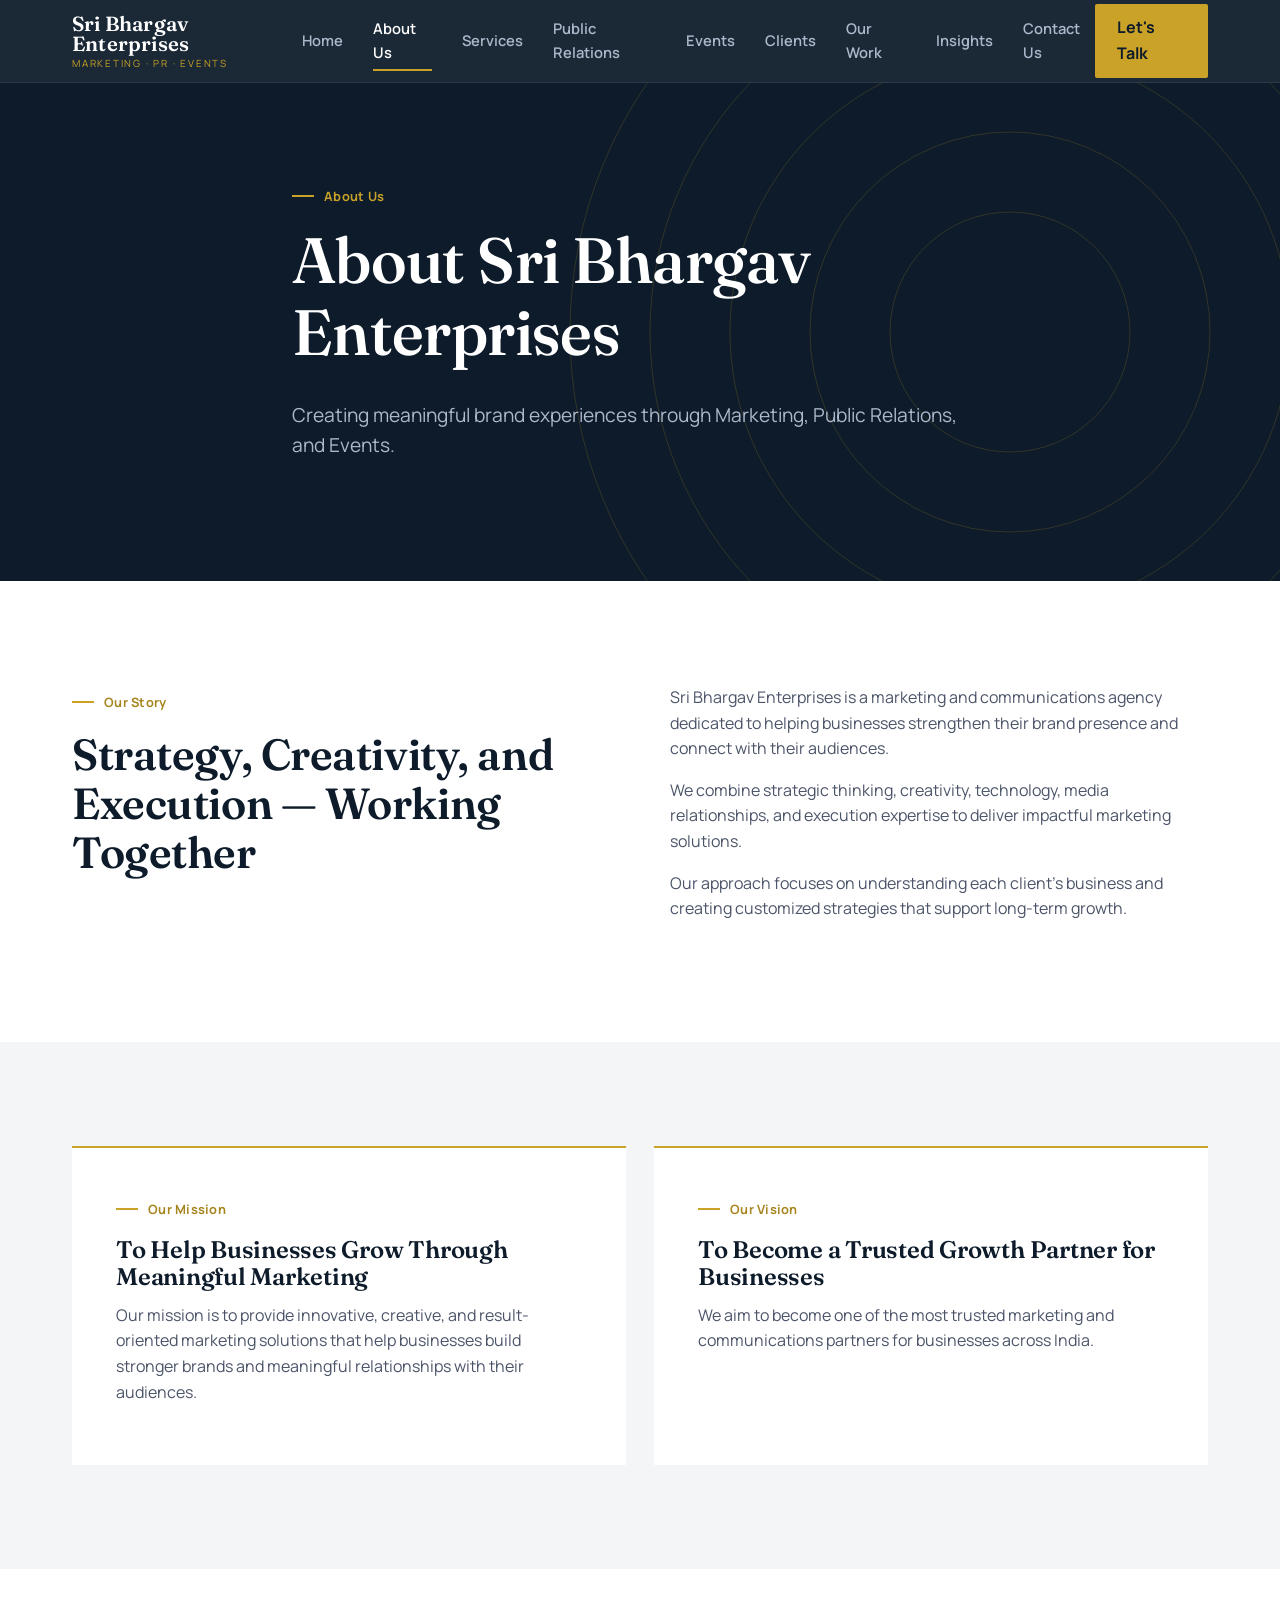
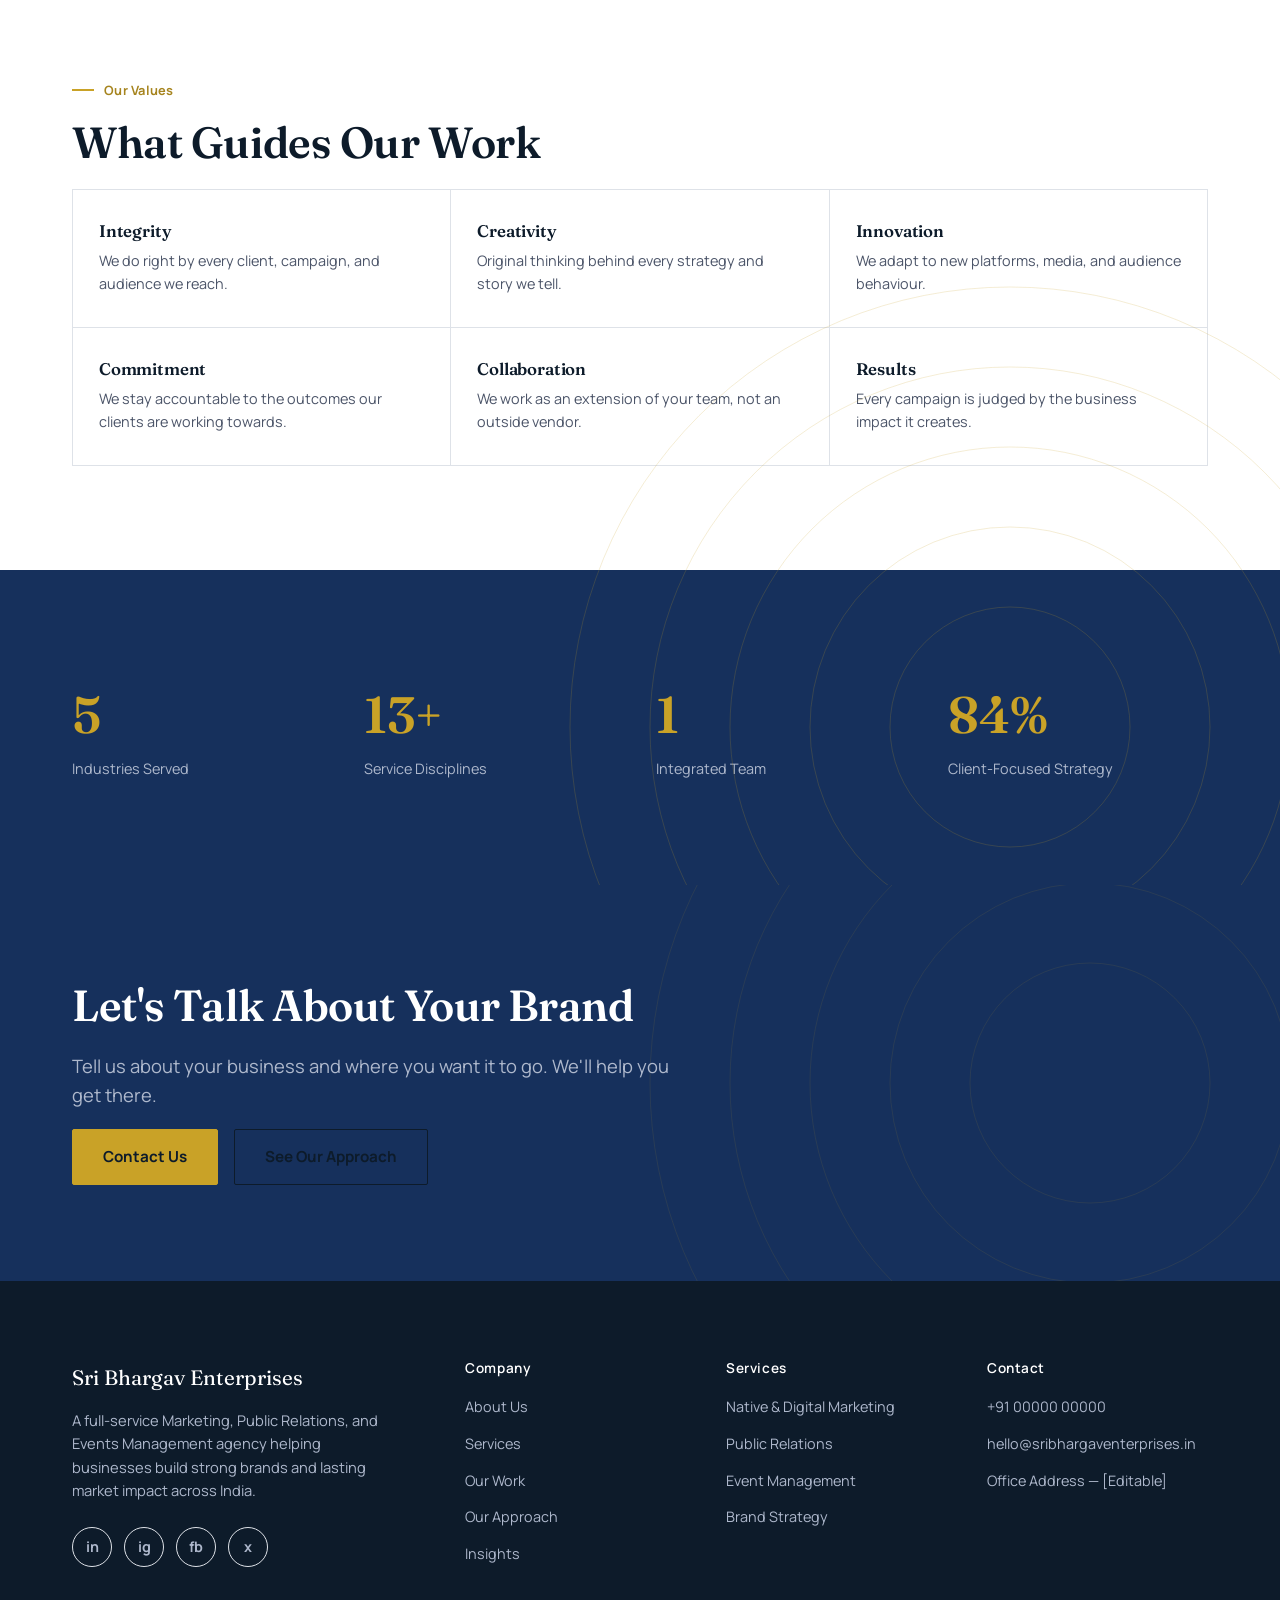
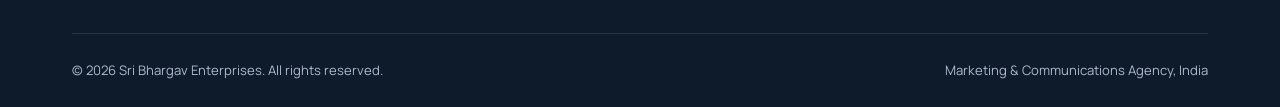
==== about.html @ 25d1fbe2 "Add files via upload" ====
<!DOCTYPE html>
<html lang="en">
<head>
<meta charset="UTF-8">
<meta name="viewport" content="width=device-width, initial-scale=1.0">
<title>About Us | Sri Bhargav Enterprises — Marketing, PR &amp; Events Agency</title>
<meta name="description" content="Learn about Sri Bhargav Enterprises — our mission, vision, and values as a full-service marketing, PR, and events management agency in India.">
<link rel="preconnect" href="https://fonts.googleapis.com">
<link rel="preconnect" href="https://fonts.gstatic.com" crossorigin>
<link href="https://fonts.googleapis.com/css2?family=Fraunces:opsz,wght@9..144,400;9..144,500;9..144,600;9..144,700&family=Manrope:wght@400;500;600;700;800&display=swap" rel="stylesheet">
<link rel="stylesheet" href="styles.css">
</head>
<body class="">
  <a class="skip-link" href="#main">Skip to content</a>
  <header class="site-header">
    <div class="container nav">
      <a href="index.html" class="logo">
        <span class="word1">Sri Bhargav Enterprises</span>
        <span class="word2">MARKETING · PR · EVENTS</span>
      </a>
      <nav class="nav-links" aria-label="Primary">
        <a href="index.html">Home</a>
        <a href="about.html" class="active">About Us</a>
        <a href="services.html">Services</a>
        <a href="public-relations.html">Public Relations</a>
        <a href="events.html">Events</a>
        <a href="clients.html">Clients</a>
        <a href="portfolio.html">Our Work</a>
        <a href="insights.html">Insights</a>
        <a href="contact.html">Contact Us</a>
      </nav>
      <div style="display:flex; align-items:center; gap:14px;">
        <a href="contact.html" class="nav-cta">Let's Talk</a>
        <button class="nav-toggle" aria-label="Toggle menu"><span></span><span></span><span></span></button>
      </div>
    </div>
  </header>

  <main id="main">

    <section class="hero hero-page">
      <svg class="hero-arcs" viewBox="0 0 900 900" aria-hidden="true">
  <circle cx="450" cy="450" r="120"/><circle cx="450" cy="450" r="200"/>
  <circle cx="450" cy="450" r="280"/><circle cx="450" cy="450" r="360"/>
  <circle cx="450" cy="450" r="440"/>
</svg>
      <div class="container hero-inner">
        <span class="label">About Us</span>
        <h1>About Sri Bhargav Enterprises</h1>
        <p class="lede">Creating meaningful brand experiences through Marketing, Public Relations, and Events.</p>
      </div>
    </section>

    <section class="pad">
      <div class="container two-col">
        <div class="reveal">
          <span class="label">Our Story</span>
          <h2>Strategy, Creativity, and Execution — Working Together</h2>
        </div>
        <div class="reveal">
          <p>Sri Bhargav Enterprises is a marketing and communications agency dedicated to helping businesses strengthen their brand presence and connect with their audiences.</p>
          <p>We combine strategic thinking, creativity, technology, media relationships, and execution expertise to deliver impactful marketing solutions.</p>
          <p>Our approach focuses on understanding each client's business and creating customized strategies that support long-term growth.</p>
        </div>
      </div>
    </section>

    <section class="pad bg-mist">
      <div class="container grid grid-2">
        <div class="reveal" style="background:var(--paper); padding:44px; border-top:2px solid var(--gold);">
          <span class="label">Our Mission</span>
          <h3 style="font-size:1.5rem;">To Help Businesses Grow Through Meaningful Marketing</h3>
          <p>Our mission is to provide innovative, creative, and result-oriented marketing solutions that help businesses build stronger brands and meaningful relationships with their audiences.</p>
        </div>
        <div class="reveal" style="background:var(--paper); padding:44px; border-top:2px solid var(--gold);">
          <span class="label">Our Vision</span>
          <h3 style="font-size:1.5rem;">To Become a Trusted Growth Partner for Businesses</h3>
          <p>We aim to become one of the most trusted marketing and communications partners for businesses across India.</p>
        </div>
      </div>
    </section>

    <section class="pad">
      <div class="container">
        <div class="reveal" style="max-width:640px; margin-bottom:8px;">
          <span class="label">Our Values</span>
          <h2>What Guides Our Work</h2>
        </div>
        <div class="values-grid reveal">
          <div class="value-tile"><h3>Integrity</h3><p>We do right by every client, campaign, and audience we reach.</p></div>
<div class="value-tile"><h3>Creativity</h3><p>Original thinking behind every strategy and story we tell.</p></div>
<div class="value-tile"><h3>Innovation</h3><p>We adapt to new platforms, media, and audience behaviour.</p></div>
<div class="value-tile"><h3>Commitment</h3><p>We stay accountable to the outcomes our clients are working towards.</p></div>
<div class="value-tile"><h3>Collaboration</h3><p>We work as an extension of your team, not an outside vendor.</p></div>
<div class="value-tile"><h3>Results</h3><p>Every campaign is judged by the business impact it creates.</p></div>
        </div>
      </div>
    </section>

    <section class="pad bg-royal">
      <svg class="hero-arcs" viewBox="0 0 900 900" aria-hidden="true">
  <circle cx="450" cy="450" r="120"/><circle cx="450" cy="450" r="200"/>
  <circle cx="450" cy="450" r="280"/><circle cx="450" cy="450" r="360"/>
  <circle cx="450" cy="450" r="440"/>
</svg>
      <div class="container">
        <div class="stats reveal">
          <div class="stat"><span class="num" data-count="6">0</span><span class="cap">Industries Served</span></div>
          <div class="stat"><span class="num" data-count="15" data-suffix="+">0</span><span class="cap">Service Disciplines</span></div>
          <div class="stat"><span class="num" data-count="1">0</span><span class="cap">Integrated Team</span></div>
          <div class="stat"><span class="num" data-count="100" data-suffix="%">0</span><span class="cap">Client-Focused Strategy</span></div>
        </div>
      </div>
    </section>

    <section class="cta-band">
      <svg class="hero-arcs" viewBox="0 0 900 900" aria-hidden="true">
  <circle cx="450" cy="450" r="120"/><circle cx="450" cy="450" r="200"/>
  <circle cx="450" cy="450" r="280"/><circle cx="450" cy="450" r="360"/>
  <circle cx="450" cy="450" r="440"/>
</svg>
      <div class="container cta-inner">
        <h2>Let's Talk About Your Brand</h2>
        <p class="lede" style="color:var(--on-dark-soft);">Tell us about your business and where you want it to go. We'll help you get there.</p>
        <div class="btn-row">
          <a href="contact.html" class="btn btn-primary">Contact Us</a>
          <a href="approach.html" class="btn btn-outline">See Our Approach</a>
        </div>
      </div>
    </section>

  </main>
  <footer class="site-footer">
    <div class="container">
      <div class="footer-grid">
        <div>
          <span class="word1" style="font-family:'Fraunces',serif; font-size:1.3rem; color:#fff;">Sri Bhargav Enterprises</span>
          <p style="margin-top:14px; max-width:34ch; color:var(--on-dark-soft); font-size:.92rem;">A full-service Marketing, Public Relations, and Events Management agency helping businesses build strong brands and lasting market impact across India.</p>
          <div class="social-row">
            <a href="#" aria-label="LinkedIn">in</a>
            <a href="#" aria-label="Instagram">ig</a>
            <a href="#" aria-label="Facebook">fb</a>
            <a href="#" aria-label="Twitter / X">x</a>
          </div>
        </div>
        <div>
          <h4>Company</h4>
          <ul>
            <li><a href="about.html">About Us</a></li>
            <li><a href="services.html">Services</a></li>
            <li><a href="portfolio.html">Our Work</a></li>
            <li><a href="approach.html">Our Approach</a></li>
            <li><a href="insights.html">Insights</a></li>
          </ul>
        </div>
        <div>
          <h4>Services</h4>
          <ul>
            <li><a href="services.html">Native &amp; Digital Marketing</a></li>
            <li><a href="public-relations.html">Public Relations</a></li>
            <li><a href="events.html">Event Management</a></li>
            <li><a href="services.html">Brand Strategy</a></li>
          </ul>
        </div>
        <div>
          <h4>Contact</h4>
          <ul>
            <li><a href="tel:+910000000000">+91 00000 00000</a></li>
            <li><a href="mailto:hello@sribhargaventerprises.in">hello@sribhargaventerprises.in</a></li>
            <li><a href="contact.html">Office Address — [Editable]</a></li>
          </ul>
        </div>
      </div>
      <div class="footer-bottom">
        <span>&copy; 2026 Sri Bhargav Enterprises. All rights reserved.</span>
        <span>Marketing &amp; Communications Agency, India</span>
      </div>
    </div>
  </footer>
  <script src="main.js"></script>

</body>
</html>
---- styles.css ----
/* ==========================================================================
   Sri Bhargav Enterprises — Design System
   Motif: the broadcast arc (radiating rings) — signal, reach, amplification.
   Type: Fraunces (display serif, editorial/PR gravitas) + Manrope (sans, body/UI)
   ========================================================================== */

:root{
  /* ---- Color tokens ---- */
  --ink:        #0D1B2A;   /* primary dark — text, hero bg */
  --ink-700:    #16283D;
  --royal:      #16305C;   /* primary brand blue */
  --royal-600:  #1E3F73;
  --teal:       #0F5C5C;   /* secondary accent — PR/events sections */
  --teal-600:   #12706F;
  --gold:       #C9A227;   /* accent — CTAs, highlights, arcs */
  --gold-dim:   #A6841E;
  --paper:      #FFFFFF;
  --mist:       #F4F5F7;   /* light section background */
  --mist-200:   #E9EBEF;
  --line:       #DEE2E8;
  --text:       #1A1F2B;
  --text-soft:  #4B5468;
  --text-faint: #7C8598;
  --on-dark:    #EEF1F6;
  --on-dark-soft: #AEB8CC;

  --radius-s: 4px;
  --radius-m: 10px;
  --container: 1200px;

  --ease: cubic-bezier(.22,.61,.36,1);
}

*,*::before,*::after{ box-sizing:border-box; }
html{ scroll-behavior:smooth; }
@media (prefers-reduced-motion: reduce){
  html{ scroll-behavior:auto; }
  *,*::before,*::after{ animation-duration:.001ms !important; animation-iteration-count:1 !important; transition-duration:.001ms !important; scroll-behavior:auto !important; }
}

body{
  margin:0;
  font-family:'Manrope', -apple-system, BlinkMacSystemFont, 'Segoe UI', sans-serif;
  color:var(--text);
  background:var(--paper);
  line-height:1.6;
  -webkit-font-smoothing:antialiased;
  overflow-x:hidden;
}

h1,h2,h3,h4{
  font-family:'Fraunces', Georgia, serif;
  color:var(--ink);
  margin:0 0 .5em;
  line-height:1.12;
  font-weight:600;
  letter-spacing:-.01em;
}
h1{ font-size:clamp(2.6rem, 5vw, 4.4rem); font-weight:560; }
h2{ font-size:clamp(2rem, 3.4vw, 3rem); }
h3{ font-size:clamp(1.3rem, 2vw, 1.6rem); }
p{ margin:0 0 1em; color:var(--text-soft); max-width:62ch; }
a{ color:inherit; text-decoration:none; }
img{ max-width:100%; display:block; }
ul{ margin:0; padding:0; list-style:none; }
button{ font-family:inherit; }

.container{ max-width:var(--container); margin:0 auto; padding:0 32px; }
@media (max-width:640px){ .container{ padding:0 20px; } }

section{ position:relative; }
.pad{ padding:104px 0; }
.pad-sm{ padding:64px 0; }
@media (max-width:768px){ .pad{ padding:64px 0; } .pad-sm{ padding:44px 0; } }

.bg-mist{ background:var(--mist); }
.bg-ink{ background:var(--ink); color:var(--on-dark); }
.bg-ink h1,.bg-ink h2,.bg-ink h3,.bg-ink h4{ color:var(--paper); }
.bg-ink p{ color:var(--on-dark-soft); }
.bg-royal{ background:var(--royal); color:var(--on-dark); }
.bg-royal h2,.bg-royal h3{ color:var(--paper); }
.bg-royal p{ color:var(--on-dark-soft); }

.label{
  display:inline-flex; align-items:center; gap:10px;
  font-size:.8rem; font-weight:700; color:var(--gold-dim);
  margin-bottom:18px; letter-spacing:.02em;
}
.label::before{ content:''; width:22px; height:2px; background:var(--gold); display:inline-block; }
.bg-ink .label, .bg-royal .label{ color:var(--gold); }

.lede{ font-size:1.15rem; max-width:56ch; }

/* ---- Buttons ---- */
.btn{
  display:inline-flex; align-items:center; justify-content:center; gap:8px;
  padding:15px 30px; border-radius:2px; font-weight:700; font-size:.95rem;
  border:1.5px solid transparent; cursor:pointer; transition:all .35s var(--ease);
  white-space:nowrap;
}
.btn-primary{ background:var(--gold); color:var(--ink); border-color:var(--gold); }
.btn-primary:hover{ background:transparent; color:var(--gold); border-color:var(--gold); }
.bg-ink .btn-primary:hover, .bg-royal .btn-primary:hover{ color:var(--gold); }
.btn-outline{ background:transparent; color:var(--ink); border-color:var(--ink); }
.btn-outline:hover{ background:var(--ink); color:var(--paper); }
.bg-ink .btn-outline{ color:var(--paper); border-color:rgba(255,255,255,.5); }
.bg-ink .btn-outline:hover{ background:var(--paper); color:var(--ink); }
.btn-row{ display:flex; gap:16px; flex-wrap:wrap; }

/* ==========================================================================
   Header / Nav
   ========================================================================== */
.site-header{
  position:sticky; top:0; z-index:1000;
  background:rgba(13,27,42,.94); backdrop-filter:blur(10px);
  border-bottom:1px solid rgba(255,255,255,.08);
}
.nav{ display:flex; align-items:center; justify-content:space-between; height:82px; }
.logo{ display:flex; flex-direction:column; line-height:1; }
.logo .word1{ font-family:'Fraunces',serif; font-size:1.28rem; font-weight:600; color:var(--paper); letter-spacing:.01em; }
.logo .word2{ font-size:.62rem; color:var(--gold); letter-spacing:.18em; margin-top:4px; }
.nav-links{ display:flex; align-items:center; gap:30px; }
.nav-links a{
  color:var(--on-dark-soft); font-size:.92rem; font-weight:600; position:relative; padding:6px 0;
  transition:color .25s var(--ease);
}
.nav-links a::after{
  content:''; position:absolute; left:0; bottom:0; width:0; height:2px; background:var(--gold);
  transition:width .3s var(--ease);
}
.nav-links a:hover, .nav-links a.active{ color:var(--paper); }
.nav-links a:hover::after, .nav-links a.active::after{ width:100%; }
.nav-cta{
  background:var(--gold); color:var(--ink) !important; padding:11px 22px; border-radius:2px;
  font-weight:700 !important;
}
.nav-cta::after{ display:none; }
.nav-cta:hover{ background:var(--gold-dim); color:var(--ink) !important; }
.nav-toggle{ display:none; flex-direction:column; gap:5px; background:none; border:none; cursor:pointer; padding:8px; z-index:1100; }
.nav-toggle span{ width:24px; height:2px; background:var(--paper); transition:all .3s var(--ease); }

@media (max-width:960px){
  .nav-links{
    position:fixed; inset:0 0 0 auto; width:min(320px,86vw); height:100vh;
    background:var(--ink-700); flex-direction:column; align-items:flex-start; justify-content:center;
    padding:0 40px; gap:26px; transform:translateX(100%); transition:transform .4s var(--ease);
  }
  .nav-links.open{ transform:translateX(0); }
  .nav-toggle{ display:flex; }
  .nav-toggle.open span:nth-child(1){ transform:translateY(7px) rotate(45deg); }
  .nav-toggle.open span:nth-child(2){ opacity:0; }
  .nav-toggle.open span:nth-child(3){ transform:translateY(-7px) rotate(-45deg); }
}

/* ==========================================================================
   Hero — broadcast arc motif
   ========================================================================== */
.hero{
  background:var(--ink); color:var(--paper); position:relative; overflow:hidden;
  padding:120px 0 110px;
}
.hero-arcs{ position:absolute; right:-180px; top:50%; transform:translateY(-50%); width:900px; height:900px; opacity:.55; pointer-events:none; }
.hero-arcs circle{ fill:none; stroke:var(--gold); stroke-opacity:.35; }
.hero-inner{ position:relative; z-index:2; max-width:760px; }
.hero .label{ color:var(--gold); }
.hero h1{ color:var(--paper); }
.hero .lede{ color:var(--on-dark-soft); font-size:1.2rem; margin-bottom:36px; }
.hero-page{ padding:96px 0 84px; }
.hero-page h1{ max-width:820px; }

/* thin gold rule divider used sparingly between major sections */
.rule{ height:1px; background:var(--line); border:none; margin:0; }
.rule-gold{ height:2px; width:64px; background:var(--gold); margin:0 0 28px; }

/* ==========================================================================
   Grid + Cards
   ========================================================================== */
.grid{ display:grid; gap:28px; }
.grid-2{ grid-template-columns:1fr 1fr; }
.grid-3{ grid-template-columns:repeat(3,1fr); }
.grid-4{ grid-template-columns:repeat(4,1fr); }
@media (max-width:960px){ .grid-3,.grid-4{ grid-template-columns:1fr 1fr; } .grid-2{ grid-template-columns:1fr; } }
@media (max-width:640px){ .grid-3,.grid-4{ grid-template-columns:1fr; } }

.section-head{ display:flex; justify-content:space-between; align-items:flex-end; gap:40px; margin-bottom:52px; }
.section-head .lede{ margin-bottom:0; }
@media (max-width:768px){ .section-head{ flex-direction:column; align-items:flex-start; gap:16px; } }

.svc-card{
  background:var(--paper); border:1px solid var(--line); padding:36px 30px;
  transition:transform .4s var(--ease), border-color .4s var(--ease), box-shadow .4s var(--ease);
  position:relative;
}
.svc-card:hover{ transform:translateY(-6px); border-color:var(--gold); box-shadow:0 24px 48px -24px rgba(13,27,42,.25); }
.svc-num{ font-family:'Fraunces',serif; font-size:.85rem; color:var(--gold-dim); font-weight:600; margin-bottom:18px; display:block; }
.svc-card h3{ margin-bottom:12px; }
.svc-card p{ margin-bottom:0; font-size:.96rem; }

.icon-badge{
  width:52px; height:52px; border-radius:50%; border:1.5px solid var(--gold);
  display:flex; align-items:center; justify-content:center; margin-bottom:20px; flex-shrink:0;
}
.icon-badge svg{ width:24px; height:24px; stroke:var(--gold); fill:none; }

.feature-row{ display:flex; gap:22px; align-items:flex-start; padding:26px 0; border-top:1px solid var(--line); }
.feature-row:last-child{ border-bottom:1px solid var(--line); }
.feature-row h3{ margin-bottom:6px; font-size:1.15rem; }
.feature-row p{ margin-bottom:0; }

/* Stats / counters */
.stats{ display:grid; grid-template-columns:repeat(4,1fr); gap:32px; text-align:left; }
@media (max-width:768px){ .stats{ grid-template-columns:1fr 1fr; } }
.stat .num{ font-family:'Fraunces',serif; font-size:clamp(2.2rem,4vw,3.4rem); color:var(--gold); font-weight:600; display:block; }
.stat .cap{ color:var(--on-dark-soft); font-size:.9rem; }

/* Process steps (true sequences only) */
.process{ display:grid; grid-template-columns:repeat(5,1fr); gap:22px; }
@media (max-width:960px){ .process{ grid-template-columns:1fr 1fr; } }
@media (max-width:600px){ .process{ grid-template-columns:1fr; } }
.process-6{ grid-template-columns:repeat(3,1fr); }
@media (max-width:700px){ .process-6{ grid-template-columns:1fr 1fr; } }
@media (max-width:480px){ .process-6{ grid-template-columns:1fr; } }
.step{ border-top:2px solid var(--ink); padding-top:18px; }
.step .step-num{ font-family:'Fraunces',serif; font-size:1.6rem; color:var(--gold-dim); display:block; margin-bottom:10px; }
.step h3{ font-size:1.05rem; margin-bottom:8px; }
.step p{ font-size:.92rem; margin-bottom:0; }

/* Client / logo grid */
.client-grid{ display:grid; grid-template-columns:repeat(3,1fr); gap:1px; background:var(--line); border:1px solid var(--line); }
@media (max-width:768px){ .client-grid{ grid-template-columns:1fr 1fr; } }
@media (max-width:480px){ .client-grid{ grid-template-columns:1fr; } }
.client-tile{
  background:var(--paper); aspect-ratio:16/10; display:flex; flex-direction:column; align-items:center; justify-content:center;
  gap:8px; padding:20px; transition:background .3s var(--ease);
}
.client-tile:hover{ background:var(--mist); }
.client-mark{
  width:56px; height:56px; border-radius:50%; background:var(--ink); color:var(--gold);
  display:flex; align-items:center; justify-content:center; font-family:'Fraunces',serif; font-weight:600; font-size:1.1rem;
}
.client-tile .cname{ font-weight:700; font-size:.92rem; text-align:center; color:var(--ink); }
.client-tile .cind{ font-size:.78rem; color:var(--text-faint); }

.client-card{ background:var(--paper); border:1px solid var(--line); padding:34px; }
.client-card .top{ display:flex; gap:18px; align-items:center; margin-bottom:20px; }
.client-card dl{ margin:18px 0 0; }
.client-card dt{ font-size:.78rem; color:var(--text-faint); font-weight:700; margin-top:14px; }
.client-card dd{ margin:4px 0 0; color:var(--text-soft); font-size:.94rem; }

/* Value / why-us cards */
.value-card{ padding:0; }
.value-card h3{ font-size:1.1rem; }

/* Visual block placeholders (in place of photography) */
.visual{
  position:relative; background:linear-gradient(155deg,var(--royal) 0%, var(--ink) 78%);
  min-height:420px; border-radius:2px; overflow:hidden; display:flex; align-items:flex-end;
}
.visual::before{
  content:''; position:absolute; inset:0;
  background-image:
    repeating-linear-gradient(115deg, rgba(255,255,255,.05) 0 2px, transparent 2px 64px);
}
.visual .visual-tag{ position:relative; z-index:2; padding:26px; color:var(--on-dark-soft); font-size:.85rem; }
.visual-sm{ min-height:220px; }

/* Portfolio */
.filter-row{ display:flex; gap:10px; flex-wrap:wrap; margin-bottom:44px; }
.filter-btn{
  border:1px solid var(--line); background:var(--paper); padding:10px 20px; border-radius:2px;
  font-weight:700; font-size:.85rem; color:var(--text-soft); cursor:pointer; transition:all .3s var(--ease);
}
.filter-btn:hover{ border-color:var(--ink); color:var(--ink); }
.filter-btn.active{ background:var(--ink); border-color:var(--ink); color:var(--paper); }
.port-card{ border:1px solid var(--line); transition:box-shadow .4s var(--ease); }
.port-card .visual{ min-height:230px; border-radius:0; }
.port-body{ padding:24px; }
.port-cat{ font-size:.75rem; font-weight:700; color:var(--gold-dim); text-transform:uppercase; letter-spacing:.06em; }
.port-card h3{ font-size:1.15rem; margin:8px 0 6px; }
.port-card p{ font-size:.9rem; margin-bottom:0; }
.hidden{ display:none !important; }

/* Blog */
.post-card{ border-top:1px solid var(--line); padding:34px 0; display:grid; grid-template-columns:220px 1fr; gap:32px; }
@media (max-width:700px){ .post-card{ grid-template-columns:1fr; } }
.post-card .visual{ min-height:150px; }
.post-cat{ font-size:.78rem; font-weight:700; color:var(--teal); }
.post-card h3{ margin:8px 0 10px; font-size:1.4rem; }

/* Contact */
.contact-grid{ display:grid; grid-template-columns:1.1fr .9fr; gap:60px; }
@media (max-width:900px){ .contact-grid{ grid-template-columns:1fr; } }
.field{ margin-bottom:20px; }
.field label{ display:block; font-size:.85rem; font-weight:700; color:var(--ink); margin-bottom:8px; }
.field input, .field select, .field textarea{
  width:100%; border:1px solid var(--line); background:var(--paper); padding:13px 16px; font-family:inherit;
  font-size:.95rem; border-radius:2px; transition:border-color .3s var(--ease);
}
.field input:focus, .field select:focus, .field textarea:focus{ outline:none; border-color:var(--royal); }
.contact-info-item{ display:flex; gap:16px; padding:20px 0; border-top:1px solid var(--line); }
.contact-info-item:last-child{ border-bottom:1px solid var(--line); }
.contact-info-item h4{ font-family:'Manrope',sans-serif; font-weight:700; font-size:.95rem; color:var(--ink); margin:0 0 4px; }
.contact-info-item p{ margin:0; font-size:.9rem; }
.social-row{ display:flex; gap:12px; margin-top:24px; }
.social-row a{
  width:40px; height:40px; border:1px solid var(--line); border-radius:50%; display:flex; align-items:center;
  justify-content:center; font-size:.8rem; font-weight:700; transition:all .3s var(--ease);
}
.social-row a:hover{ background:var(--ink); color:var(--paper); border-color:var(--ink); }

/* Footer */
.site-footer{ background:var(--ink); color:var(--on-dark-soft); padding-top:80px; }
.footer-grid{ display:grid; grid-template-columns:1.6fr 1fr 1fr 1fr; gap:40px; padding-bottom:56px; }
@media (max-width:800px){ .footer-grid{ grid-template-columns:1fr 1fr; } }
@media (max-width:520px){ .footer-grid{ grid-template-columns:1fr; } }
.footer-grid h4{ color:var(--paper); font-family:'Manrope',sans-serif; font-size:.85rem; letter-spacing:.04em; margin-bottom:18px; }
.footer-grid ul li{ margin-bottom:11px; }
.footer-grid a{ color:var(--on-dark-soft); font-size:.9rem; transition:color .25s var(--ease); }
.footer-grid a:hover{ color:var(--gold); }
.footer-bottom{ border-top:1px solid rgba(255,255,255,.1); padding:26px 0; display:flex; justify-content:space-between; align-items:center; flex-wrap:wrap; gap:12px; font-size:.82rem; color:var(--on-dark-soft); }

/* ==========================================================================
   Scroll reveal — one orchestrated pattern, applied intentionally
   ========================================================================== */
.reveal{ opacity:0; transform:translateY(18px); transition:opacity .7s var(--ease), transform .7s var(--ease); }
.reveal.in{ opacity:1; transform:none; }

/* CTA band */
.cta-band{ background:var(--royal); color:var(--paper); text-align:left; padding:96px 0; position:relative; overflow:hidden; }
.cta-band .hero-arcs{ opacity:.3; right:-260px; }
.cta-band h2{ color:var(--paper); max-width:700px; }
.cta-inner{ position:relative; z-index:2; }

/* Page intro two-col */
.two-col{ display:grid; grid-template-columns:1fr 1fr; gap:60px; align-items:start; }
@media (max-width:860px){ .two-col{ grid-template-columns:1fr; } }

.tag-list{ display:flex; flex-wrap:wrap; gap:10px; margin-top:18px; }
.tag{ border:1px solid var(--line); padding:8px 16px; font-size:.85rem; color:var(--text-soft); border-radius:2px; }
.bg-ink .tag, .bg-royal .tag{ border-color:rgba(255,255,255,.25); color:var(--on-dark-soft); }

.values-grid{ display:grid; grid-template-columns:repeat(3,1fr); gap:1px; background:var(--line); border:1px solid var(--line); margin-top:20px;}
@media (max-width:700px){ .values-grid{ grid-template-columns:1fr 1fr; } }
@media (max-width:480px){ .values-grid{ grid-template-columns:1fr; } }
.value-tile{ background:var(--paper); padding:32px 26px; }
.value-tile h3{ font-size:1.05rem; margin-bottom:8px; }
.value-tile p{ font-size:.9rem; margin-bottom:0; }

.skip-link{ position:absolute; left:-999px; top:0; background:var(--gold); color:var(--ink); padding:10px 16px; z-index:2000; }
.skip-link:focus{ left:12px; top:12px; }

:focus-visible{ outline:2px solid var(--gold); outline-offset:2px; }
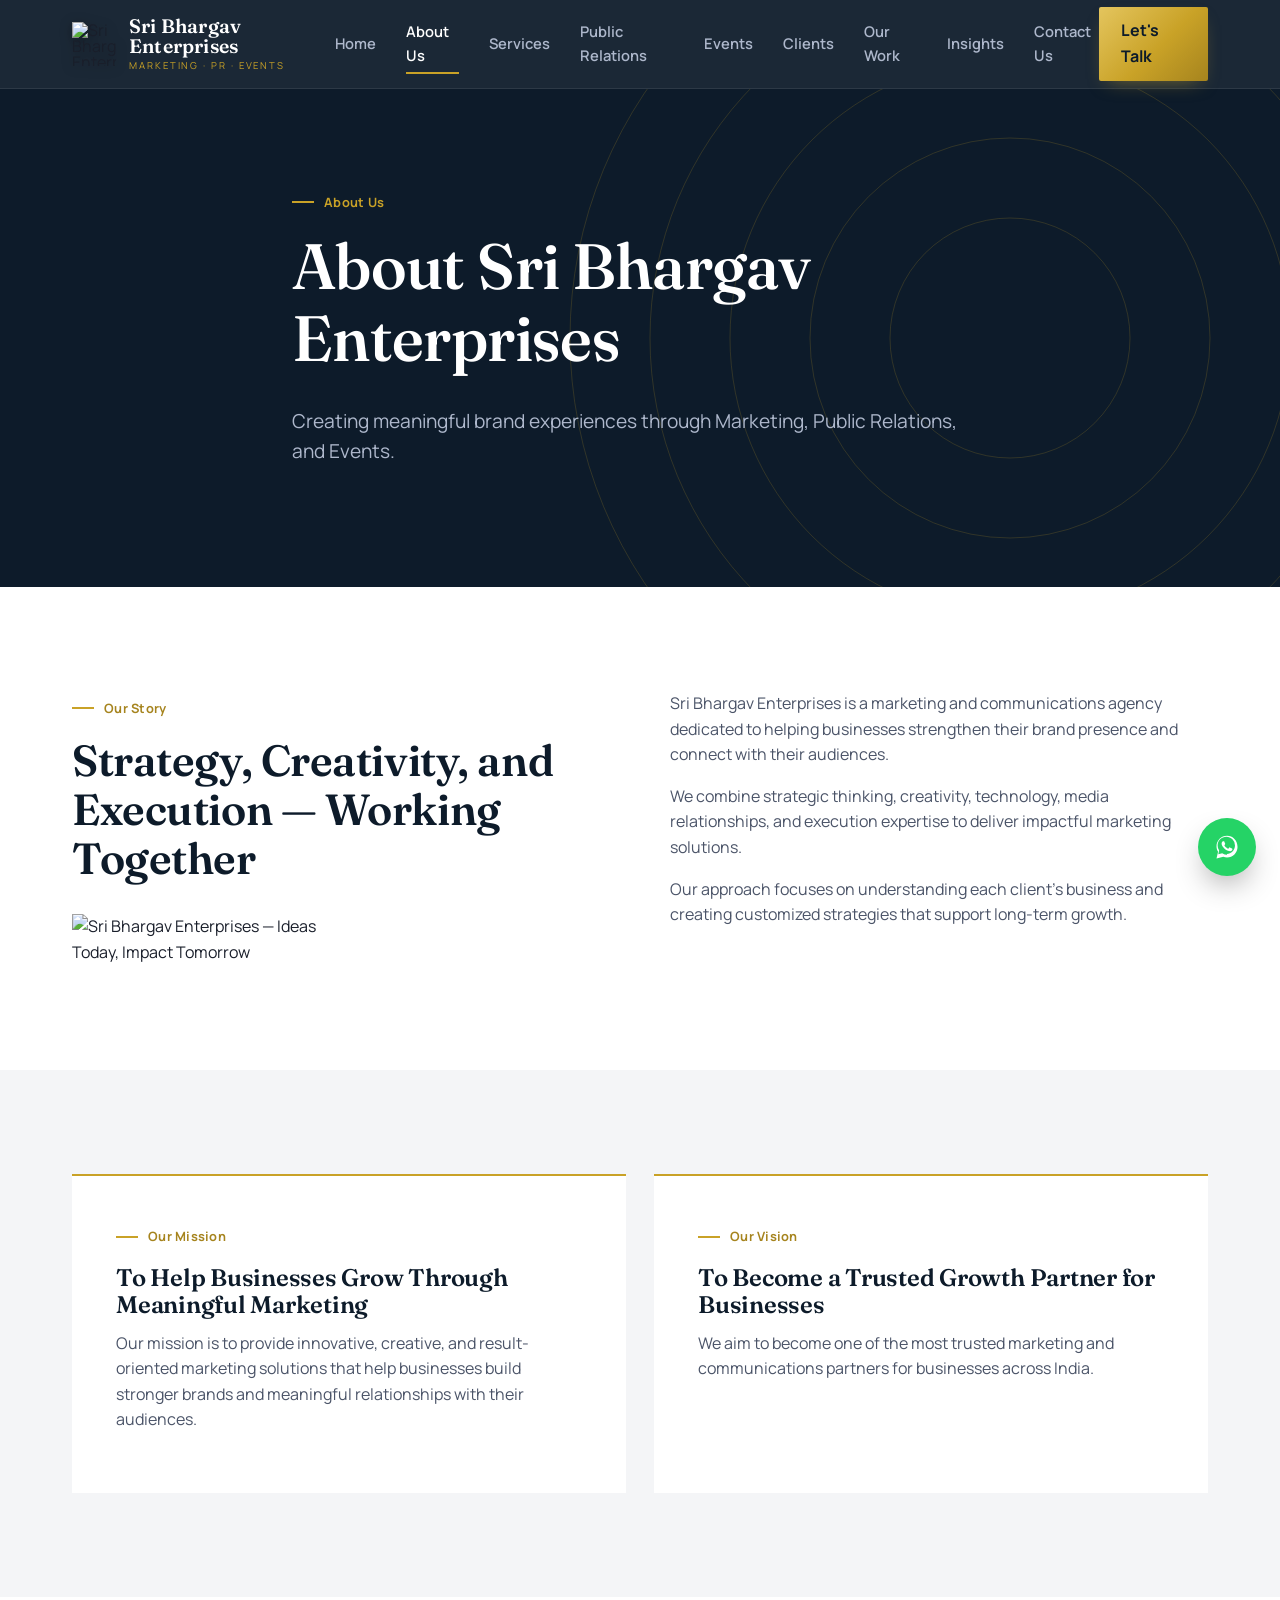
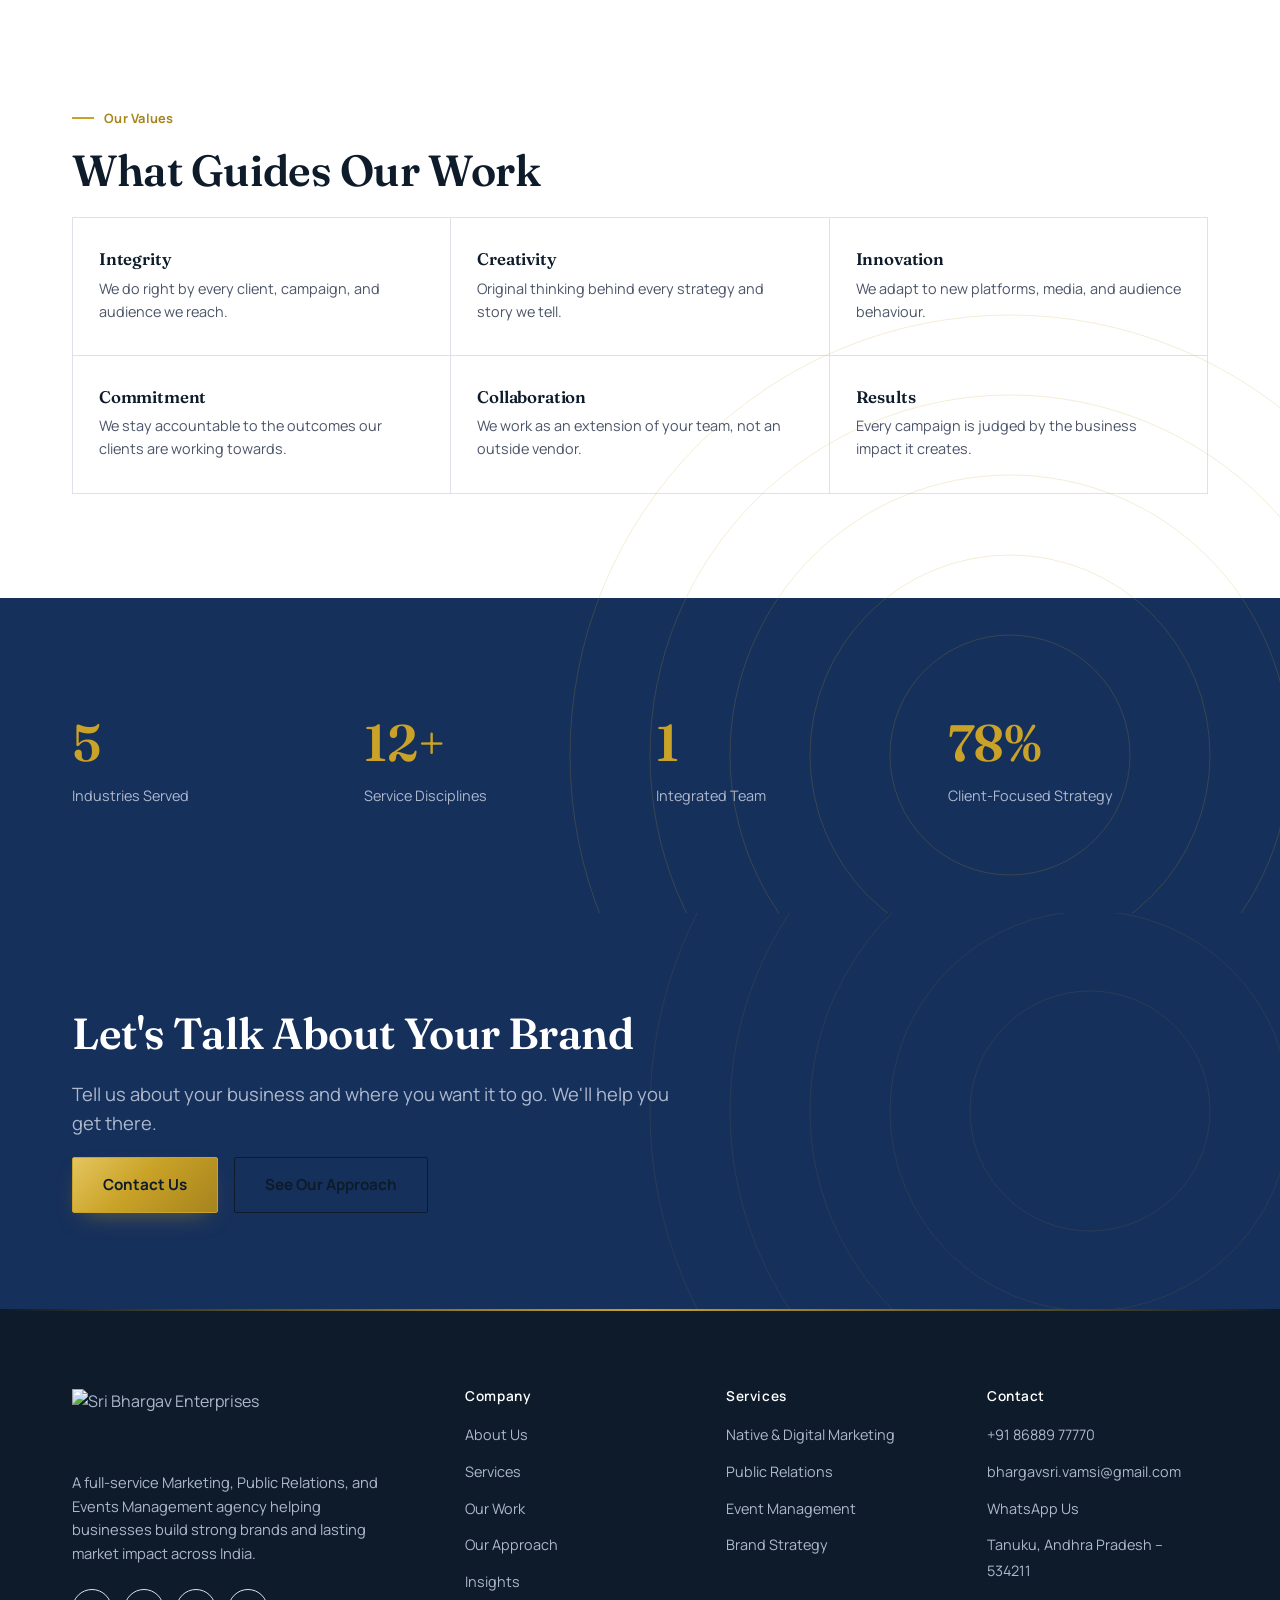
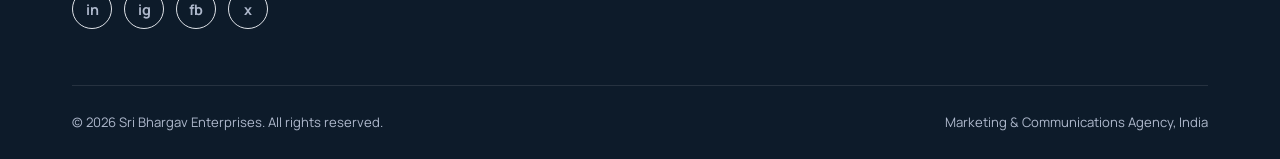
==== commit 23e3d836: "Add files via upload" ====
--- a/about.html
+++ b/about.html
@@ -9,14 +9,18 @@
 <link rel="preconnect" href="https://fonts.gstatic.com" crossorigin>
 <link href="https://fonts.googleapis.com/css2?family=Fraunces:opsz,wght@9..144,400;9..144,500;9..144,600;9..144,700&family=Manrope:wght@400;500;600;700;800&display=swap" rel="stylesheet">
 <link rel="stylesheet" href="styles.css">
+<link rel="icon" type="image/png" href="favicon-32.png">
 </head>
 <body class="">
   <a class="skip-link" href="#main">Skip to content</a>
   <header class="site-header">
     <div class="container nav">
       <a href="index.html" class="logo">
-        <span class="word1">Sri Bhargav Enterprises</span>
-        <span class="word2">MARKETING · PR · EVENTS</span>
+        <img src="assets/logo-icon.png" class="logo-mark" alt="Sri Bhargav Enterprises" width="46" height="46">
+        <span class="logo-text">
+          <span class="word1">Sri Bhargav Enterprises</span>
+          <span class="word2">MARKETING &middot; PR &middot; EVENTS</span>
+        </span>
       </a>
       <nav class="nav-links" aria-label="Primary">
         <a href="index.html">Home</a>
@@ -56,6 +60,7 @@
         <div class="reveal">
           <span class="label">Our Story</span>
           <h2>Strategy, Creativity, and Execution — Working Together</h2>
+          <img src="assets/logo-full.png" alt="Sri Bhargav Enterprises — Ideas Today, Impact Tomorrow" style="max-width:280px; margin-top:32px;">
         </div>
         <div class="reveal">
           <p>Sri Bhargav Enterprises is a marketing and communications agency dedicated to helping businesses strengthen their brand presence and connect with their audiences.</p>
@@ -134,8 +139,8 @@
     <div class="container">
       <div class="footer-grid">
         <div>
-          <span class="word1" style="font-family:'Fraunces',serif; font-size:1.3rem; color:#fff;">Sri Bhargav Enterprises</span>
-          <p style="margin-top:14px; max-width:34ch; color:var(--on-dark-soft); font-size:.92rem;">A full-service Marketing, Public Relations, and Events Management agency helping businesses build strong brands and lasting market impact across India.</p>
+          <img src="assets/logo-lockup.png" alt="Sri Bhargav Enterprises" class="footer-logo">
+          <p style="margin-top:18px; max-width:34ch; color:var(--on-dark-soft); font-size:.92rem;">A full-service Marketing, Public Relations, and Events Management agency helping businesses build strong brands and lasting market impact across India.</p>
           <div class="social-row">
             <a href="#" aria-label="LinkedIn">in</a>
             <a href="#" aria-label="Instagram">ig</a>
@@ -165,9 +170,10 @@
         <div>
           <h4>Contact</h4>
           <ul>
-            <li><a href="tel:+910000000000">+91 00000 00000</a></li>
-            <li><a href="mailto:hello@sribhargaventerprises.in">hello@sribhargaventerprises.in</a></li>
-            <li><a href="contact.html">Office Address — [Editable]</a></li>
+            <li><a href="tel:+918688977770">+91 86889 77770</a></li>
+            <li><a href="mailto:bhargavsri.vamsi@gmail.com">bhargavsri.vamsi@gmail.com</a></li>
+            <li><a href="https://wa.me/918688977770?text=Hello%20Sri%20Bhargav%20Enterprises,%20I%20would%20like%20to%20know%20more%20about%20your%20marketing,%20PR,%20or%20event%20management%20services." target="_blank" rel="noopener">WhatsApp Us</a></li>
+            <li><a href="contact.html">Tanuku, Andhra Pradesh &ndash; 534211</a></li>
           </ul>
         </div>
       </div>
@@ -179,5 +185,8 @@
   </footer>
   <script src="main.js"></script>
 
+  <a href="https://wa.me/918688977770?text=Hello%20Sri%20Bhargav%20Enterprises,%20I%20would%20like%20to%20know%20more%20about%20your%20marketing,%20PR,%20or%20event%20management%20services." target="_blank" rel="noopener" class="wa-float" aria-label="Chat on WhatsApp">
+    <svg viewBox="0 0 32 32" width="28" height="28" fill="currentColor" aria-hidden="true"><path d="M16.02 3C9.4 3 4 8.4 4 15.02c0 2.35.65 4.55 1.78 6.43L4 29l7.74-1.74a11.94 11.94 0 0 0 4.28.79h.01c6.62 0 12.02-5.4 12.02-12.02C28.05 8.4 22.65 3 16.02 3zm0 21.86h-.01a9.9 9.9 0 0 1-5.05-1.38l-.36-.21-4.55 1.02.98-4.48-.24-.37a9.86 9.86 0 0 1-1.5-5.24c0-5.46 4.45-9.9 9.92-9.9 2.65 0 5.13 1.03 7 2.9a9.83 9.83 0 0 1 2.9 7.01c0 5.47-4.45 9.65-9.09 9.65zm5.44-7.4c-.3-.15-1.77-.87-2.04-.97-.27-.1-.48-.15-.68.15-.2.3-.78.97-.96 1.17-.18.2-.35.22-.65.07-.3-.15-1.26-.46-2.4-1.47-.89-.79-1.48-1.77-1.66-2.07-.17-.3-.02-.46.13-.61.14-.14.3-.35.45-.53.15-.18.2-.3.3-.5.1-.2.05-.38-.02-.53-.08-.15-.68-1.65-.94-2.26-.25-.6-.5-.51-.68-.52-.18-.01-.38-.01-.58-.01s-.53.07-.81.38c-.27.3-1.06 1.04-1.06 2.53s1.09 2.94 1.24 3.14c.15.2 2.15 3.28 5.2 4.6.73.31 1.3.5 1.74.64.73.23 1.4.2 1.92.12.59-.09 1.77-.72 2.02-1.42.25-.7.25-1.29.17-1.42-.07-.12-.27-.2-.57-.35z"/></svg>
+  </a>
 </body>
 </html>
--- a/styles.css
+++ b/styles.css
@@ -98,8 +98,12 @@
   border:1.5px solid transparent; cursor:pointer; transition:all .35s var(--ease);
   white-space:nowrap;
 }
-.btn-primary{ background:var(--gold); color:var(--ink); border-color:var(--gold); }
-.btn-primary:hover{ background:transparent; color:var(--gold); border-color:var(--gold); }
+.btn-primary{
+  background:linear-gradient(135deg, #E4C55E 0%, var(--gold) 45%, var(--gold-dim) 100%);
+  color:var(--ink); border-color:var(--gold);
+  box-shadow:0 10px 24px -12px rgba(201,162,39,.55);
+}
+.btn-primary:hover{ background:transparent; color:var(--gold); border-color:var(--gold); box-shadow:none; }
 .bg-ink .btn-primary:hover, .bg-royal .btn-primary:hover{ color:var(--gold); }
 .btn-outline{ background:transparent; color:var(--ink); border-color:var(--ink); }
 .btn-outline:hover{ background:var(--ink); color:var(--paper); }
@@ -115,10 +119,13 @@
   background:rgba(13,27,42,.94); backdrop-filter:blur(10px);
   border-bottom:1px solid rgba(255,255,255,.08);
 }
-.nav{ display:flex; align-items:center; justify-content:space-between; height:82px; }
-.logo{ display:flex; flex-direction:column; line-height:1; }
-.logo .word1{ font-family:'Fraunces',serif; font-size:1.28rem; font-weight:600; color:var(--paper); letter-spacing:.01em; }
-.logo .word2{ font-size:.62rem; color:var(--gold); letter-spacing:.18em; margin-top:4px; }
+.nav{ display:flex; align-items:center; justify-content:space-between; height:88px; }
+.logo{ display:flex; align-items:center; gap:13px; line-height:1; }
+.logo-mark{ width:44px; height:44px; object-fit:contain; flex-shrink:0; filter:drop-shadow(0 2px 6px rgba(0,0,0,.35)); transition:transform .4s var(--ease); }
+.logo:hover .logo-mark{ transform:scale(1.06) rotate(-2deg); }
+.logo-text{ display:flex; flex-direction:column; }
+.logo .word1{ font-family:'Fraunces',serif; font-size:1.22rem; font-weight:600; color:var(--paper); letter-spacing:.01em; }
+.logo .word2{ font-size:.6rem; color:var(--gold); letter-spacing:.2em; margin-top:5px; }
 .nav-links{ display:flex; align-items:center; gap:30px; }
 .nav-links a{
   color:var(--on-dark-soft); font-size:.92rem; font-weight:600; position:relative; padding:6px 0;
@@ -131,11 +138,13 @@
 .nav-links a:hover, .nav-links a.active{ color:var(--paper); }
 .nav-links a:hover::after, .nav-links a.active::after{ width:100%; }
 .nav-cta{
-  background:var(--gold); color:var(--ink) !important; padding:11px 22px; border-radius:2px;
-  font-weight:700 !important;
+  background:linear-gradient(135deg, #E4C55E 0%, var(--gold) 55%, var(--gold-dim) 100%);
+  color:var(--ink) !important; padding:11px 22px; border-radius:2px;
+  font-weight:700 !important; box-shadow:0 8px 20px -10px rgba(201,162,39,.6);
+  transition:transform .3s var(--ease), box-shadow .3s var(--ease), filter .3s var(--ease);
 }
 .nav-cta::after{ display:none; }
-.nav-cta:hover{ background:var(--gold-dim); color:var(--ink) !important; }
+.nav-cta:hover{ filter:brightness(1.06); transform:translateY(-1px); box-shadow:0 12px 24px -10px rgba(201,162,39,.7); }
 .nav-toggle{ display:none; flex-direction:column; gap:5px; background:none; border:none; cursor:pointer; padding:8px; z-index:1100; }
 .nav-toggle span{ width:24px; height:2px; background:var(--paper); transition:all .3s var(--ease); }
 
@@ -189,9 +198,15 @@
 .svc-card{
   background:var(--paper); border:1px solid var(--line); padding:36px 30px;
   transition:transform .4s var(--ease), border-color .4s var(--ease), box-shadow .4s var(--ease);
-  position:relative;
-}
-.svc-card:hover{ transform:translateY(-6px); border-color:var(--gold); box-shadow:0 24px 48px -24px rgba(13,27,42,.25); }
+  position:relative; box-shadow:0 2px 0 0 rgba(13,27,42,.03);
+}
+.svc-card::before{
+  content:''; position:absolute; top:-1px; left:0; right:0; height:2px;
+  background:var(--gold); transform:scaleX(0); transform-origin:left;
+  transition:transform .45s var(--ease);
+}
+.svc-card:hover{ transform:translateY(-6px); border-color:var(--gold); box-shadow:0 28px 52px -24px rgba(13,27,42,.28); }
+.svc-card:hover::before{ transform:scaleX(1); }
 .svc-num{ font-family:'Fraunces',serif; font-size:.85rem; color:var(--gold-dim); font-weight:600; margin-bottom:18px; display:block; }
 .svc-card h3{ margin-bottom:12px; }
 .svc-card p{ margin-bottom:0; font-size:.96rem; }
@@ -309,7 +324,12 @@
 .social-row a:hover{ background:var(--ink); color:var(--paper); border-color:var(--ink); }
 
 /* Footer */
-.site-footer{ background:var(--ink); color:var(--on-dark-soft); padding-top:80px; }
+.site-footer{ background:var(--ink); color:var(--on-dark-soft); padding-top:80px; position:relative; }
+.site-footer::before{
+  content:''; position:absolute; top:0; left:0; right:0; height:2px;
+  background:linear-gradient(90deg, transparent, var(--gold) 50%, transparent);
+}
+.footer-logo{ width:auto; height:64px; object-fit:contain; margin-bottom:2px; }
 .footer-grid{ display:grid; grid-template-columns:1.6fr 1fr 1fr 1fr; gap:40px; padding-bottom:56px; }
 @media (max-width:800px){ .footer-grid{ grid-template-columns:1fr 1fr; } }
 @media (max-width:520px){ .footer-grid{ grid-template-columns:1fr; } }
@@ -318,6 +338,33 @@
 .footer-grid a{ color:var(--on-dark-soft); font-size:.9rem; transition:color .25s var(--ease); }
 .footer-grid a:hover{ color:var(--gold); }
 .footer-bottom{ border-top:1px solid rgba(255,255,255,.1); padding:26px 0; display:flex; justify-content:space-between; align-items:center; flex-wrap:wrap; gap:12px; font-size:.82rem; color:var(--on-dark-soft); }
+.footer-bottom-links{ display:flex; gap:20px; }
+.footer-bottom-links a:hover{ color:var(--gold); }
+
+/* ==========================================================================
+   WhatsApp floating button
+   ========================================================================== */
+.wa-float{
+  position:fixed; right:24px; bottom:24px; z-index:1200;
+  width:58px; height:58px; border-radius:50%;
+  background:#25D366; color:#fff;
+  display:flex; align-items:center; justify-content:center;
+  box-shadow:0 14px 32px -10px rgba(0,0,0,.45), 0 0 0 0 rgba(37,211,102,.55);
+  animation:wa-pulse 2.6s ease-out infinite;
+  transition:transform .3s var(--ease), box-shadow .3s var(--ease);
+}
+.wa-float:hover{ transform:translateY(-4px) scale(1.05); box-shadow:0 18px 36px -10px rgba(0,0,0,.5); }
+@keyframes wa-pulse{
+  0%{ box-shadow:0 14px 32px -10px rgba(0,0,0,.45), 0 0 0 0 rgba(37,211,102,.55); }
+  70%{ box-shadow:0 14px 32px -10px rgba(0,0,0,.45), 0 0 0 14px rgba(37,211,102,0); }
+  100%{ box-shadow:0 14px 32px -10px rgba(0,0,0,.45), 0 0 0 0 rgba(37,211,102,0); }
+}
+@media (max-width:640px){ .wa-float{ right:16px; bottom:16px; width:52px; height:52px; } }
+
+/* Map */
+.map-wrap{ border:1px solid var(--line); border-radius:2px; overflow:hidden; box-shadow:0 24px 48px -30px rgba(13,27,42,.35); }
+.map-wrap iframe{ width:100%; height:400px; border:0; display:block; filter:grayscale(.15) contrast(1.05); }
+@media (max-width:640px){ .map-wrap iframe{ height:300px; } }
 
 /* ==========================================================================
    Scroll reveal — one orchestrated pattern, applied intentionally
